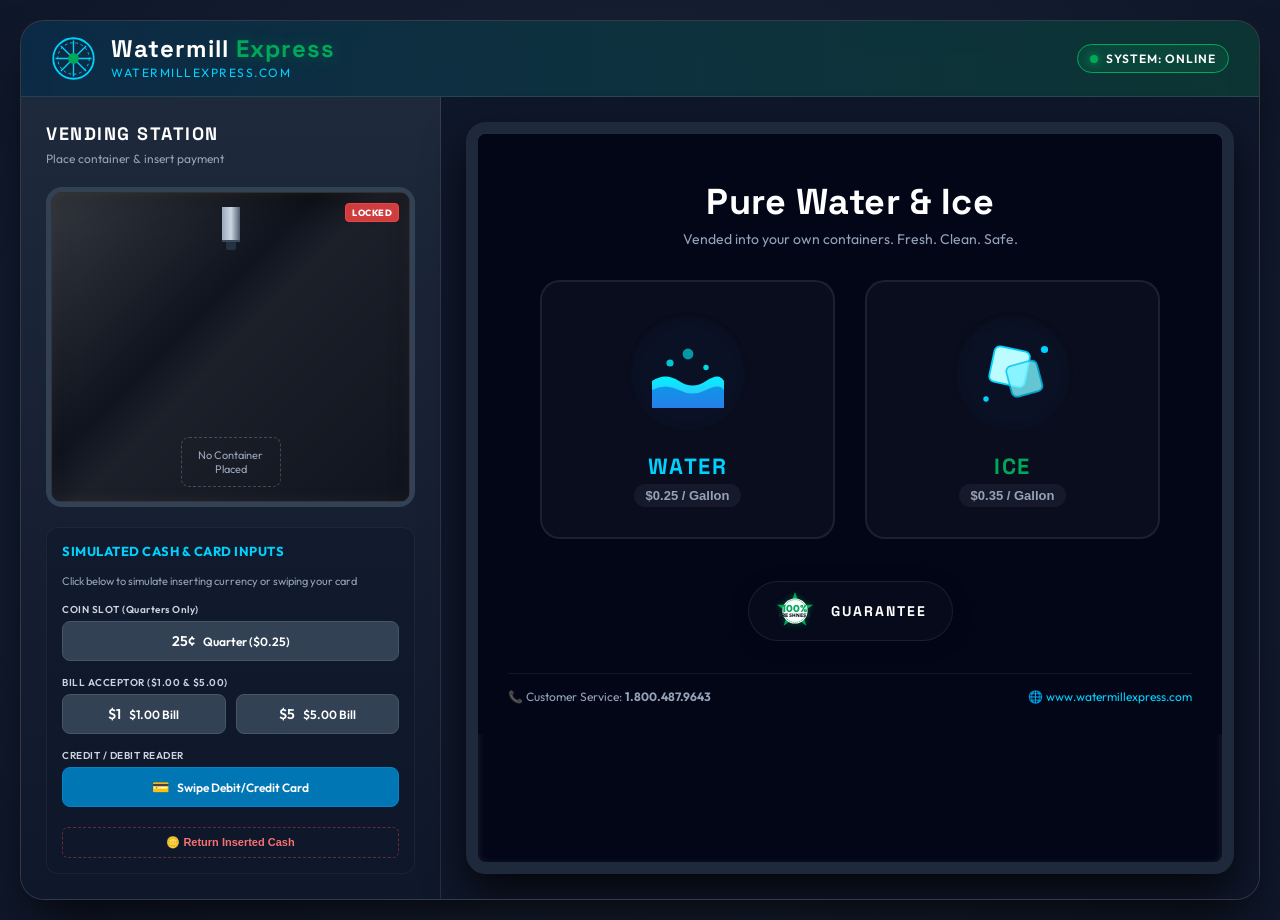
==== index.html @ 01e9de97 "feat: Add Watermill Express Vending Kiosk Simulator Streamlit app" ====
<!DOCTYPE html>
<html lang="en">
<head>
    <meta charset="UTF-8">
    <meta name="viewport" content="width=device-width, initial-scale=1.0">
    <title>Watermill Express - Kiosk Simulator</title>
    <link rel="stylesheet" href="styles.css">
    <!-- Google Fonts for Modern Typography -->
    <link rel="preconnect" href="https://fonts.googleapis.com">
    <link rel="preconnect" href="https://fonts.gstatic.com" crossorigin>
    <link href="https://fonts.googleapis.com/css2?family=Outfit:wght@300;400;600;800&family=Space+Grotesk:wght@400;600;700&display=swap" rel="stylesheet">
</head>
<body>
    <div class="app-container">
        <!-- Brand Title Bar -->
        <header class="brand-header">
            <div class="logo-container">
                <svg class="brand-logo" viewBox="0 0 100 100" xmlns="http://www.w3.org/2000/svg">
                    <!-- Stylized Watermill/Sun wheel logo matching brand aesthetic -->
                    <circle cx="50" cy="50" r="45" fill="none" stroke="currentColor" stroke-width="4" />
                    <circle cx="50" cy="50" r="35" fill="none" stroke="currentColor" stroke-dasharray="6 6" stroke-width="2" />
                    <path d="M 50 10 L 50 90 M 10 50 L 90 50 M 22 22 L 78 78 M 22 78 L 78 22" stroke="currentColor" stroke-width="3" />
                    <circle cx="50" cy="50" r="12" fill="var(--color-primary-green)" />
                </svg>
                <div class="brand-text">
                    <h1>Watermill <span class="highlight-express">Express</span></h1>
                    <span class="sub-brand">watermillexpress.com</span>
                </div>
            </div>
            <div class="header-status">
                <span class="system-ok-pulse"></span> SYSTEM: ONLINE
            </div>
        </header>

        <!-- Main Workspace -->
        <main class="simulator-layout">
            
            <!-- LEFT COLUMN: Simulated Physical Kiosk hardware -->
            <section class="physical-kiosk-panel">
                <div class="kiosk-cabinet">
                    <div class="cabinet-header">
                        <h2>VENDING STATION</h2>
                        <span class="instruction-label">Place container & insert payment</span>
                    </div>

                    <!-- Dispensing Bay Chamber -->
                    <div class="dispensing-bay-outer">
                        <div class="uv-sanitizer-glow" id="uv-glow"></div>
                        <div class="dispensing-bay-inner">
                            <!-- Dispenser Nozzle System -->
                            <div class="dispenser-nozzle-assembly">
                                <div class="nozzle-pipe"></div>
                                <div class="nozzle-tip" id="nozzle-tip">
                                    <div class="sanitize-spray" id="sanitize-spray"></div>
                                </div>
                            </div>

                            <!-- Interactive Vending Container Display Area -->
                            <div class="vending-area">
                                <canvas id="canvas-vend-fluid" class="fluid-canvas"></canvas>
                                <!-- Container representation overlay -->
                                <div class="container-graphics-container" id="kiosk-container-holder">
                                    <!-- The container outline will be rendered dynamically with CSS/SVG shapes depending on selected size -->
                                    <div class="no-container-msg" id="container-placeholder-msg">
                                        <span>No Container Placed</span>
                                    </div>
                                </div>
                            </div>
                        </div>
                        <div class="chamber-door">
                            <span class="glass-reflection"></span>
                            <div class="door-lock-indicator" id="door-lock">LOCKED</div>
                        </div>
                    </div>

                    <!-- Physical Inputs: Coins / Bills / Card Swipe -->
                    <div class="payment-hardware">
                        <h3>Simulated Cash & Card Inputs</h3>
                        <p class="hardware-hint">Click below to simulate inserting currency or swiping your card</p>
                        
                        <div class="coin-acceptor">
                            <span class="hardware-label">COIN SLOT (Quarters Only)</span>
                            <button class="hardware-btn coin-btn" id="btn-insert-quarter" title="Insert $0.25">
                                <span class="coin-icon">25¢</span> Quarter ($0.25)
                            </button>
                        </div>
                        
                        <div class="bill-acceptor">
                            <span class="hardware-label">BILL ACCEPTOR ($1.00 & $5.00)</span>
                            <div class="bill-row">
                                <button class="hardware-btn bill-btn" id="btn-insert-dollar1" title="Insert $1.00">
                                    <span class="bill-icon">$1</span> $1.00 Bill
                                </button>
                                <button class="hardware-btn bill-btn" id="btn-insert-dollar5" title="Insert $5.00">
                                    <span class="bill-icon">$5</span> $5.00 Bill
                                </button>
                            </div>
                        </div>

                        <div class="card-reader">
                            <span class="hardware-label">CREDIT / DEBIT READER</span>
                            <button class="hardware-btn card-btn" id="btn-swipe-card">
                                <span class="card-icon">💳</span> Swipe Debit/Credit Card
                            </button>
                        </div>

                        <div class="refund-lever-container">
                            <button class="refund-btn" id="btn-refund">
                                🪙 Return Inserted Cash
                            </button>
                        </div>
                    </div>
                </div>
            </section>

            <!-- RIGHT COLUMN: Simulated Digital Touchscreen Interface -->
            <section class="touchscreen-panel">
                <div class="touchscreen-bezel">
                    <div class="touchscreen-display">
                        
                        <!-- ================= SCREEN 1: HOME/IDLE SCREEN ================= -->
                        <div class="screen active" id="screen-home">
                            <div class="screen-content home-layout">
                                <div class="home-hero">
                                    <h2>Pure Water & Ice</h2>
                                    <p class="home-sub">Vended into your own containers. Fresh. Clean. Safe.</p>
                                </div>

                                <!-- Product selection area -->
                                <div class="product-selector-grid">
                                    <button class="product-card water-product" id="btn-select-water">
                                        <div class="product-visual">
                                            <!-- Pure Water Wave SVG icon -->
                                            <svg class="product-svg" viewBox="0 0 100 100" xmlns="http://www.w3.org/2000/svg">
                                                <defs>
                                                    <linearGradient id="waterGrad" x1="0%" y1="0%" x2="0%" y2="100%">
                                                        <stop offset="0%" stop-color="#00f2fe" />
                                                        <stop offset="100%" stop-color="#4facfe" />
                                                    </linearGradient>
                                                </defs>
                                                <path d="M 10 60 Q 25 50, 40 60 T 70 60 T 90 60 L 90 90 L 10 90 Z" fill="url(#waterGrad)" />
                                                <path d="M 10 70 Q 25 62, 40 70 T 70 70 T 90 70 L 90 90 L 10 90 Z" fill="#0052d4" opacity="0.5" />
                                                <circle cx="30" cy="40" r="4" fill="#00f2fe" opacity="0.8" />
                                                <circle cx="50" cy="30" r="6" fill="#00f2fe" opacity="0.6" />
                                                <circle cx="70" cy="45" r="3" fill="#00f2fe" opacity="0.9" />
                                            </svg>
                                        </div>
                                        <div class="product-label">
                                            <h3>WATER</h3>
                                            <span class="product-price">$0.25 / Gallon</span>
                                        </div>
                                    </button>

                                    <button class="product-card ice-product" id="btn-select-ice">
                                        <div class="product-visual">
                                            <!-- Ice Cube SVG icon -->
                                            <svg class="product-svg" viewBox="0 0 100 100" xmlns="http://www.w3.org/2000/svg">
                                                <rect x="25" y="25" width="40" height="40" rx="6" fill="#bcfcff" stroke="#00d2ff" stroke-width="2" transform="rotate(12 50 50)"/>
                                                <rect x="45" y="40" width="35" height="35" rx="6" fill="#7bf3ff" stroke="#00c0f0" stroke-width="2" transform="rotate(-15 62 57)" opacity="0.8"/>
                                                <circle cx="20" cy="80" r="3" fill="#00d2ff"/>
                                                <circle cx="85" cy="25" r="4" fill="#00d2ff"/>
                                            </svg>
                                        </div>
                                        <div class="product-label">
                                            <h3>ICE</h3>
                                            <span class="product-price">$0.35 / Gallon</span>
                                        </div>
                                    </button>
                                </div>

                                <!-- Quality Commitment Badge -->
                                <div class="quality-badge-section">
                                    <div class="guarantee-badge">
                                        <div class="badge-star-burst">
                                            <svg viewBox="0 0 100 100" class="badge-svg">
                                                <polygon points="50,5 61,35 93,35 67,54 77,85 50,65 23,85 33,54 7,35 39,35" fill="var(--color-primary-green)" />
                                                <circle cx="50" cy="50" r="30" fill="#ffffff" />
                                                <circle cx="50" cy="50" r="27" fill="none" stroke="var(--color-primary-green)" stroke-width="2" stroke-dasharray="3 2" />
                                            </svg>
                                            <div class="badge-inner-text">
                                                <span class="badge-num">100%</span>
                                                <span class="badge-lbl">FRESHNESS</span>
                                            </div>
                                        </div>
                                        <span class="guarantee-text">GUARANTEE</span>
                                    </div>
                                </div>

                                <!-- Customer Service Footer -->
                                <footer class="terminal-footer">
                                    <div class="footer-call">📞 Customer Service: <strong>1.800.487.9643</strong></div>
                                    <div class="footer-web">🌐 <a href="https://www.watermillexpress.com" target="_blank">www.watermillexpress.com</a></div>
                                </footer>
                            </div>
                        </div>

                        <!-- ================= SCREEN 2: CONTAINER SELECTION SCREEN ================= -->
                        <div class="screen" id="screen-container">
                            <div class="screen-content container-layout">
                                <div class="screen-header">
                                    <button class="back-btn" id="btn-container-back">← Back</button>
                                    <h2>Select Your Container Size</h2>
                                    <div class="selected-product-banner" id="container-screen-product-tag">Product: Water</div>
                                </div>

                                <!-- Hygiene Warning Overlay (Modal/Popup) -->
                                <div class="hygiene-popup-overlay" id="hygiene-popup">
                                    <div class="hygiene-popup-card">
                                        <div class="warning-header">
                                            <span class="warning-icon">⚠️</span>
                                            <h3>HYGIENE NOTICE & WARNING</h3>
                                        </div>
                                        <div class="warning-body">
                                            <p><strong>Recommendation:</strong> Thoroughly rinse any new or existing container before filling.</p>
                                            <p>For optimal health and water quality, containers should be thoroughly <strong>sanitized at least once every 3 months</strong>.</p>
                                        </div>
                                        <button class="action-btn" id="btn-close-hygiene">I Understand & Accept</button>
                                    </div>
                                </div>

                                <!-- Container Catalog (Menu) -->
                                <div class="container-catalog-grid">
                                    <!-- 5 Gallon -->
                                    <button class="container-card" data-size="5" data-spigot="false">
                                        <div class="container-visual-wrapper">
                                            <svg viewBox="0 0 100 120" class="bottle-svg size-5g">
                                                <path d="M40,20 L60,20 L60,30 L75,40 L75,100 Q75,108 67,108 L33,108 Q25,108 25,100 L25,40 L40,30 Z" fill="var(--color-bottle-blue)" stroke="#00a8ff" stroke-width="2" />
                                                <rect x="44" y="10" width="12" height="10" fill="var(--color-primary-blue)" rx="2"/>
                                                <!-- Grips/Ridges -->
                                                <line x1="30" y1="55" x2="70" y2="55" stroke="#ffffff" stroke-width="2" opacity="0.4" />
                                                <line x1="30" y1="70" x2="70" y2="70" stroke="#ffffff" stroke-width="2" opacity="0.4" />
                                                <line x1="30" y1="85" x2="70" y2="85" stroke="#ffffff" stroke-width="2" opacity="0.4" />
                                            </svg>
                                        </div>
                                        <div class="container-info">
                                            <h4>5 Gallon Bottle</h4>
                                            <span class="price-badge" id="price-5g">$1.25</span>
                                        </div>
                                    </button>

                                    <!-- 5 Gallon w/ Spigot -->
                                    <button class="container-card" data-size="5" data-spigot="true">
                                        <div class="container-visual-wrapper">
                                            <svg viewBox="0 0 100 120" class="bottle-svg size-5gs">
                                                <path d="M40,20 L60,20 L60,30 L75,40 L75,100 Q75,108 67,108 L33,108 Q25,108 25,100 L25,40 L40,30 Z" fill="var(--color-bottle-blue)" stroke="#00a8ff" stroke-width="2" />
                                                <rect x="44" y="10" width="12" height="10" fill="var(--color-primary-blue)" rx="2"/>
                                                <!-- Ridges -->
                                                <line x1="30" y1="55" x2="70" y2="55" stroke="#ffffff" stroke-width="2" opacity="0.4" />
                                                <line x1="30" y1="70" x2="70" y2="70" stroke="#ffffff" stroke-width="2" opacity="0.4" />
                                                <line x1="30" y1="85" x2="70" y2="85" stroke="#ffffff" stroke-width="2" opacity="0.4" />
                                                <!-- Spigot (Vòi) -->
                                                <path d="M25,95 L15,95 L15,90 L10,90 L10,100 L15,100 L15,97 L25,97 Z" fill="#cccccc" stroke="#666666" stroke-width="1"/>
                                            </svg>
                                        </div>
                                        <div class="container-info">
                                            <h4>5 Gallon w/ Spigot</h4>
                                            <span class="price-badge" id="price-5g-spigot">$1.25</span>
                                        </div>
                                    </button>

                                    <!-- 3 Gallon -->
                                    <button class="container-card" data-size="3" data-spigot="false">
                                        <div class="container-visual-wrapper">
                                            <svg viewBox="0 0 100 120" class="bottle-svg size-3g">
                                                <path d="M42,30 L58,30 L58,38 L70,48 L70,100 Q70,106 64,106 L36,106 Q30,106 30,100 L30,48 L42,38 Z" fill="var(--color-bottle-blue)" stroke="#00a8ff" stroke-width="2" />
                                                <rect x="45" y="20" width="10" height="10" fill="var(--color-primary-blue)" rx="2"/>
                                                <!-- Ridges -->
                                                <line x1="35" y1="60" x2="65" y2="60" stroke="#ffffff" stroke-width="2" opacity="0.4" />
                                                <line x1="35" y1="78" x2="65" y2="78" stroke="#ffffff" stroke-width="2" opacity="0.4" />
                                            </svg>
                                        </div>
                                        <div class="container-info">
                                            <h4>3 Gallon Bottle</h4>
                                            <span class="price-badge" id="price-3g">$0.75</span>
                                        </div>
                                    </button>

                                    <!-- 1 Gallon -->
                                    <button class="container-card" data-size="1" data-spigot="false">
                                        <div class="container-visual-wrapper">
                                            <svg viewBox="0 0 100 120" class="bottle-svg size-1g">
                                                <path d="M44,45 L56,45 L56,52 L65,60 L65,100 Q65,105 60,105 L40,105 Q35,105 35,100 L35,60 L44,52 Z" fill="var(--color-bottle-blue)" stroke="#00a8ff" stroke-width="2" />
                                                <rect x="46" y="37" width="8" height="8" fill="var(--color-primary-blue)" rx="1"/>
                                                <!-- Handle outline -->
                                                <path d="M57,65 L61,65 L61,85 L57,85 Z" fill="none" stroke="#00a8ff" stroke-width="2" rx="2" />
                                            </svg>
                                        </div>
                                        <div class="container-info">
                                            <h4>1 Gallon Jug</h4>
                                            <span class="price-badge" id="price-1g">$0.25</span>
                                        </div>
                                    </button>
                                </div>
                            </div>
                        </div>

                        <!-- ================= SCREEN 3: PAYMENT / ACTIVATION SCREEN ================= -->
                        <div class="screen" id="screen-payment">
                            <div class="screen-content payment-layout">
                                <div class="screen-header">
                                    <button class="back-btn" id="btn-payment-back">← Back</button>
                                    <h2>Payment details</h2>
                                </div>

                                <div class="payment-receipt-box">
                                    <div class="receipt-row">
                                        <span class="receipt-label">Selected Item:</span>
                                        <strong id="receipt-product-name">Water (5 Gallon)</strong>
                                    </div>
                                    <div class="receipt-divider"></div>
                                    <div class="receipt-row total-row">
                                        <span class="receipt-label">Total Due:</span>
                                        <span class="receipt-val price-highlight" id="receipt-cost">$1.25</span>
                                    </div>
                                </div>

                                <div class="payment-status-board">
                                    <div class="credit-status-display">
                                        <div class="credit-block">
                                            <span class="mini-label">AMOUNT INSERTED</span>
                                            <div class="cash-value inserted-value" id="val-amount-paid">$0.00</div>
                                        </div>
                                        <div class="credit-block">
                                            <span class="mini-label">BALANCE REMAINING</span>
                                            <div class="cash-value remaining-value" id="val-amount-due">$1.25</div>
                                        </div>
                                    </div>
                                    
                                    <div class="vending-prompt-container">
                                        <div class="instruction-alert" id="payment-prompt-msg">
                                            <span class="alert-icon">💳</span>
                                            <span>Please insert cash or swipe card using the physical panel inputs.</span>
                                        </div>
                                        
                                        <!-- Huge activation button -->
                                        <button class="start-vending-btn" id="btn-start-vending" disabled>
                                            <span class="btn-ripple"></span>
                                            <span class="btn-text">START VENDING</span>
                                        </button>
                                    </div>
                                </div>
                            </div>
                        </div>

                        <!-- ================= SCREEN 4: VENDING & SYSTEM DASHBOARD SCREEN ================= -->
                        <div class="screen" id="screen-vending">
                            <div class="screen-content vending-layout">
                                <div class="vending-status-header">
                                    <h2>Vending in progress...</h2>
                                    <div class="active-dispenser-tag">
                                        <span class="dispenser-icon-pulsing"></span>
                                        <span id="dispenser-status-text">Self-Cleaning Dispenser Active</span>
                                    </div>
                                </div>

                                <!-- Progress indicators -->
                                <div class="progress-bar-container">
                                    <div class="progress-bar-fill" id="vending-progress-fill" style="width: 0%;"></div>
                                    <span class="progress-percentage-label" id="vending-progress-percent">0%</span>
                                </div>

                                <!-- 12-Step Perfection & Reverse Osmosis animation -->
                                <div class="perfection-program-panel">
                                    <div class="section-title">
                                        <span class="step-num">Step 5</span>
                                        <h3>Reverse Osmosis Filtration (RO)</h3>
                                    </div>
                                    <div class="ro-visualization">
                                        <!-- RO filter canvas particle stream -->
                                        <canvas id="canvas-ro" width="460" height="150"></canvas>
                                        
                                        <div class="ro-labels">
                                            <span class="ro-label tap-label">Tap Water</span>
                                            <span class="ro-label membrane-label">Semi-Permeable Membrane</span>
                                            <span class="ro-label pure-label">Pure Water</span>
                                            <span class="ro-label waste-label">Rejected Impurities</span>
                                        </div>
                                    </div>
                                    <p class="filtration-description">
                                        Water is pressurized through a semi-permeable membrane at molecular scale, filtering out heavy metals, bacteria, chlorine, and salts to produce high purity water.
                                    </p>
                                </div>

                                <!-- Monitoring Dashboard Panel -->
                                <div class="monitoring-dashboard-grid">
                                    <div class="monitor-card" id="card-monitor-24h">
                                        <div class="monitor-indicator">
                                            <span class="led-light led-green flashing" id="led-monitoring"></span>
                                            <h4>24-Hour Computer Monitoring</h4>
                                        </div>
                                        <p class="monitor-detail">Internal diagnostic system scanning system operations and telemetry 24/7.</p>
                                    </div>

                                    <div class="monitor-card" id="card-monitor-failsafe">
                                        <div class="monitor-indicator">
                                            <span class="led-light led-green" id="led-failsafe"></span>
                                            <h4>Fail-Safe™ Shut-Down System</h4>
                                        </div>
                                        <p class="monitor-detail">Automatic monitoring blocks dispenser if water parameters deviate from absolute purity standards.</p>
                                    </div>
                                </div>
                            </div>
                        </div>

                        <!-- ================= SCREEN 5: COMPLETION SCREEN ================= -->
                        <div class="screen" id="screen-complete">
                            <div class="screen-content complete-layout">
                                <div class="completion-hero">
                                    <div class="success-check-badge">
                                        <svg viewBox="0 0 100 100" class="check-svg">
                                            <circle cx="50" cy="50" r="45" fill="none" stroke="var(--color-primary-green)" stroke-width="5" />
                                            <path d="M 30 50 L 45 65 L 70 35" fill="none" stroke="var(--color-primary-green)" stroke-width="6" stroke-linecap="round" stroke-linejoin="round" />
                                        </svg>
                                    </div>
                                    <h2>Transaction Complete!</h2>
                                    <p class="complete-sub">Your fresh <span id="complete-product-type">Water</span> is ready. Please retrieve your container.</p>
                                </div>

                                <div class="completion-footer-info">
                                    <!-- Service Log / Cleaned Daily badge -->
                                    <div class="daily-service-badge">
                                        <div class="service-icon">🪛</div>
                                        <div class="service-text">
                                            <h4>Daily Service Kiosk</h4>
                                            <p>This station is maintained, tested, and filters replaced daily by certified service technicians.</p>
                                            <span class="cleaned-tag">✓ I'm Cleaned Daily</span>
                                        </div>
                                    </div>

                                    <div class="auto-reset-indicator">
                                        Returning to Home screen in <strong id="reset-seconds">15</strong> seconds...
                                    </div>

                                    <button class="action-btn restart-btn" id="btn-complete-restart">Finish & Start New Order</button>
                                </div>
                            </div>
                        </div>

                    </div>
                </div>
            </section>
        </main>
    </div>

    <!-- Application Script -->
    <script src="app.js"></script>
</body>
</html>
---- styles.css ----
/* Stylesheet for Watermill Express Vending Machine Simulator */

:root {
    --color-primary-blue: #0176b5;      /* Deep Water Blue */
    --color-primary-green: #00a859;     /* Watermill Brand Mint Green */
    --color-accent-cyan: #00d2ff;       /* Pure Aqua Blue */
    --color-accent-amber: #f59e0b;      /* Warning Gold */
    --color-bg-cabinet: #1e293b;        /* Slate cabinet casing */
    --color-bg-screen: #0f172a;         /* Dark navy screen bezel */
    --color-screen-tint: #020617;       /* Screen active screen background */
    --color-bottle-blue: rgba(0, 180, 255, 0.2);
    --color-text-white: #ffffff;
    --color-text-sub: #94a3b8;
    --font-primary: 'Outfit', sans-serif;
    --font-heading: 'Space Grotesk', sans-serif;
    --shadow-premium: 0 10px 30px -10px rgba(0, 0, 0, 0.5);
    --border-glass: 1px solid rgba(255, 255, 255, 0.1);
}

* {
    box-sizing: border-box;
    margin: 0;
    padding: 0;
}

body {
    background: radial-gradient(circle at center, #1e293b 0%, #0f172a 100%);
    color: var(--color-text-white);
    font-family: var(--font-primary);
    min-height: 100vh;
    display: flex;
    justify-content: center;
    align-items: center;
    overflow-x: hidden;
    padding: 20px;
}

/* App Outer Container */
.app-container {
    width: 100%;
    max-width: 1280px;
    background: rgba(15, 23, 42, 0.7);
    border: 1px solid rgba(255, 255, 255, 0.15);
    backdrop-filter: blur(16px);
    border-radius: 24px;
    box-shadow: 0 25px 50px -12px rgba(0, 0, 0, 0.8);
    display: flex;
    flex-direction: column;
    overflow: hidden;
}

/* Brand Title Bar */
.brand-header {
    background: linear-gradient(90deg, rgba(1, 118, 181, 0.2) 0%, rgba(0, 168, 89, 0.2) 100%);
    border-bottom: 1px solid rgba(255, 255, 255, 0.1);
    padding: 15px 30px;
    display: flex;
    justify-content: space-between;
    align-items: center;
}

.logo-container {
    display: flex;
    align-items: center;
    gap: 15px;
}

.brand-logo {
    width: 45px;
    height: 45px;
    color: var(--color-accent-cyan);
    animation: rotate millRotation 20s linear infinite;
}

@keyframes millRotation {
    100% { transform: rotate(360deg); }
}

.brand-text h1 {
    font-family: var(--font-heading);
    font-size: 24px;
    font-weight: 800;
    letter-spacing: 1px;
    line-height: 1;
}

.highlight-express {
    color: var(--color-primary-green);
    text-shadow: 0 0 15px rgba(0, 168, 89, 0.4);
}

.sub-brand {
    font-size: 12px;
    color: var(--color-accent-cyan);
    letter-spacing: 1.5px;
    text-transform: uppercase;
}

.header-status {
    background: rgba(0, 168, 89, 0.15);
    border: 1px solid var(--color-primary-green);
    padding: 6px 12px;
    border-radius: 50px;
    font-size: 12px;
    font-weight: 600;
    display: flex;
    align-items: center;
    gap: 8px;
    letter-spacing: 1px;
}

.system-ok-pulse {
    width: 8px;
    height: 8px;
    background-color: var(--color-primary-green);
    border-radius: 50%;
    box-shadow: 0 0 8px var(--color-primary-green);
    animation: pulse 1.5s infinite alternate;
}

@keyframes pulse {
    0% { transform: scale(0.8); opacity: 0.5; }
    100% { transform: scale(1.3); opacity: 1; box-shadow: 0 0 12px var(--color-primary-green); }
}

/* Main Simulator Layout Grid */
.simulator-layout {
    display: grid;
    grid-template-columns: 420px 1fr;
    min-height: 700px;
}

@media (max-width: 1024px) {
    .simulator-layout {
        grid-template-columns: 1fr;
    }
}

/* ================= LEFT COLUMN: PHYSICAL KIOSK ================= */
.physical-kiosk-panel {
    background: linear-gradient(180deg, var(--color-bg-cabinet) 0%, #0f172a 100%);
    border-right: 1px solid rgba(255, 255, 255, 0.1);
    padding: 25px;
    display: flex;
    flex-direction: column;
    gap: 25px;
}

.kiosk-cabinet {
    display: flex;
    flex-direction: column;
    gap: 20px;
    height: 100%;
}

.cabinet-header h2 {
    font-family: var(--font-heading);
    font-size: 18px;
    letter-spacing: 1.5px;
    color: var(--color-text-white);
    margin-bottom: 2px;
}

.instruction-label {
    font-size: 12px;
    color: var(--color-text-sub);
}

/* Dispensing Chamber */
.dispensing-bay-outer {
    position: relative;
    background: #0b0f19;
    border: 5px solid #334155;
    border-radius: 16px;
    height: 320px;
    overflow: hidden;
    box-shadow: inset 0 10px 20px rgba(0,0,0,0.6);
    display: flex;
    justify-content: center;
    align-items: flex-end;
}

.dispensing-bay-inner {
    position: relative;
    width: 100%;
    height: 100%;
    display: flex;
    flex-direction: column;
    justify-content: space-between;
    align-items: center;
    padding: 15px;
}

/* UV LED glowing sanitize effect */
.uv-sanitizer-glow {
    position: absolute;
    top: 0;
    left: 0;
    right: 0;
    bottom: 0;
    background: radial-gradient(circle at 50% 20%, rgba(138, 43, 226, 0.4) 0%, rgba(138, 43, 226, 0) 70%);
    opacity: 0;
    pointer-events: none;
    transition: opacity 0.5s ease;
    z-index: 2;
}

.uv-sanitizer-glow.active {
    opacity: 1;
    animation: uvPulse 1s infinite alternate;
}

@keyframes uvPulse {
    0% { background-color: rgba(138, 43, 226, 0.2); }
    100% { background-color: rgba(138, 43, 226, 0.45); }
}

/* Nozzle System */
.dispenser-nozzle-assembly {
    display: flex;
    flex-direction: column;
    align-items: center;
    z-index: 3;
    width: 100%;
}

.nozzle-pipe {
    width: 18px;
    height: 35px;
    background: linear-gradient(90deg, #94a3b8 0%, #cbd5e1 50%, #475569 100%);
    border-bottom: 2px solid #334155;
}

.nozzle-tip {
    position: relative;
    width: 10px;
    height: 8px;
    background: #1e293b;
    border-radius: 0 0 2px 2px;
}

/* Sanitizing Mist */
.sanitize-spray {
    position: absolute;
    top: 8px;
    left: -10px;
    width: 30px;
    height: 100px;
    background: radial-gradient(ellipse at top, rgba(168, 85, 247, 0.6) 0%, rgba(255, 255, 255, 0) 70%);
    clip-path: polygon(30% 0%, 70% 0%, 100% 100%, 0% 100%);
    display: none;
    pointer-events: none;
}

.sanitize-spray.active {
    display: block;
    animation: sprayPulse 0.1s infinite alternate;
}

@keyframes sprayPulse {
    0% { transform: scaleX(0.9) scaleY(0.95); opacity: 0.7; }
    100% { transform: scaleX(1.1) scaleY(1.05); opacity: 0.9; }
}

/* Chamber glass door overlay */
.chamber-door {
    position: absolute;
    top: 0;
    left: 0;
    right: 0;
    bottom: 0;
    border: 1px solid rgba(255, 255, 255, 0.15);
    background: rgba(255, 255, 255, 0.02);
    pointer-events: none;
    z-index: 5;
    box-shadow: inset 0 0 15px rgba(255,255,255,0.05);
}

.glass-reflection {
    position: absolute;
    top: 0;
    left: 0;
    width: 100%;
    height: 100%;
    background: linear-gradient(135deg, rgba(255,255,255,0.15) 0%, rgba(255,255,255,0) 40%, rgba(255,255,255,0.05) 50%, rgba(255,255,255,0) 100%);
}

.door-lock-indicator {
    position: absolute;
    top: 10px;
    right: 10px;
    background: rgba(239, 68, 68, 0.85);
    border: 1px solid #ef4444;
    padding: 3px 6px;
    border-radius: 4px;
    font-size: 9px;
    font-weight: 800;
    letter-spacing: 0.5px;
    color: white;
}

.door-lock-indicator.unlocked {
    background: rgba(34, 197, 94, 0.85);
    border-color: #22c55e;
    content: "UNLOCKED";
}

/* Bottle Vending graphics container */
.vending-area {
    position: relative;
    width: 100%;
    height: 200px;
    display: flex;
    justify-content: center;
    align-items: flex-end;
}

.fluid-canvas {
    position: absolute;
    top: 0;
    left: 0;
    width: 100%;
    height: 100%;
    z-index: 4;
    pointer-events: none;
}

.container-graphics-container {
    width: 100px;
    height: 140px;
    display: flex;
    justify-content: center;
    align-items: flex-end;
    transition: all 0.3s cubic-bezier(0.4, 0, 0.2, 1);
    z-index: 3;
}

.no-container-msg {
    text-align: center;
    color: var(--color-text-sub);
    font-size: 11px;
    border: 1px dashed rgba(255, 255, 255, 0.2);
    border-radius: 8px;
    padding: 10px;
    width: 100%;
}

/* SVG sizes styling inside the kiosk cabinet */
.bottle-kiosk-svg {
    transition: all 0.3s ease;
}

/* Payment Hardware Simulation Panel */
.payment-hardware {
    background: rgba(15, 23, 42, 0.5);
    border: 1px solid rgba(255, 255, 255, 0.05);
    border-radius: 12px;
    padding: 15px;
    display: flex;
    flex-direction: column;
    gap: 15px;
}

.payment-hardware h3 {
    font-size: 13px;
    letter-spacing: 0.5px;
    color: var(--color-accent-cyan);
    text-transform: uppercase;
}

.hardware-hint {
    font-size: 11px;
    color: var(--color-text-sub);
}

.hardware-label {
    display: block;
    font-size: 10px;
    font-weight: 600;
    color: #cbd5e1;
    margin-bottom: 5px;
    letter-spacing: 0.5px;
}

.hardware-btn {
    width: 100%;
    background: #334155;
    border: 1px solid #475569;
    color: var(--color-text-white);
    padding: 10px;
    border-radius: 8px;
    font-family: var(--font-primary);
    font-size: 12px;
    font-weight: 600;
    cursor: pointer;
    display: flex;
    align-items: center;
    justify-content: center;
    gap: 8px;
    transition: all 0.2s ease;
}

.hardware-btn:hover {
    background: #475569;
    border-color: #64748b;
    transform: translateY(-1px);
}

.hardware-btn:active {
    transform: translateY(1px);
}

.coin-icon, .bill-icon, .card-icon {
    font-size: 14px;
}

.bill-row {
    display: flex;
    gap: 10px;
}

.bill-btn {
    flex: 1;
}

.card-btn {
    background: var(--color-primary-blue);
    border-color: #0284c7;
}

.card-btn:hover {
    background: #0284c7;
    border-color: #38bdf8;
}

.refund-lever-container {
    margin-top: 5px;
}

.refund-btn {
    width: 100%;
    background: transparent;
    border: 1px dashed rgba(239, 68, 68, 0.4);
    color: #f87171;
    padding: 8px;
    font-size: 11px;
    font-weight: 600;
    border-radius: 6px;
    cursor: pointer;
    transition: all 0.2s ease;
}

.refund-btn:hover {
    background: rgba(239, 68, 68, 0.08);
    border-color: #ef4444;
}


/* ================= RIGHT COLUMN: INTERACTIVE TOUCHSCREEN TERMINAL ================= */
.touchscreen-panel {
    background: var(--color-bg-screen);
    padding: 25px;
    display: flex;
    justify-content: center;
    align-items: center;
}

.touchscreen-bezel {
    width: 100%;
    height: 100%;
    background: #020617;
    border: 12px solid #1e293b;
    border-radius: 20px;
    box-shadow: 0 20px 40px rgba(0,0,0,0.7), inset 0 2px 8px rgba(255,255,255,0.1);
    overflow: hidden;
    display: flex;
    flex-direction: column;
}

.touchscreen-display {
    position: relative;
    width: 100%;
    height: 600px;
    background-color: var(--color-screen-tint);
    overflow-y: auto;
}

/* Scrollbar styling for touch screen */
.touchscreen-display::-webkit-scrollbar {
    width: 6px;
}
.touchscreen-display::-webkit-scrollbar-track {
    background: rgba(255,255,255,0.02);
}
.touchscreen-display::-webkit-scrollbar-thumb {
    background: rgba(255,255,255,0.1);
    border-radius: 3px;
}

/* Screen Management States */
.screen {
    position: absolute;
    top: 0;
    left: 0;
    width: 100%;
    height: 100%;
    opacity: 0;
    visibility: hidden;
    pointer-events: none;
    transition: opacity 0.4s ease, visibility 0.4s ease;
    display: flex;
    flex-direction: column;
}

.screen.active {
    opacity: 1;
    visibility: visible;
    pointer-events: auto;
}

.screen-content {
    flex: 1;
    display: flex;
    flex-direction: column;
    padding: 30px;
    position: relative;
}


/* ================= SCREEN 1: HOME ================= */
.home-layout {
    justify-content: space-between;
    align-items: center;
}

.home-hero {
    text-align: center;
    margin-top: 15px;
}

.home-hero h2 {
    font-family: var(--font-heading);
    font-size: 36px;
    font-weight: 800;
    color: var(--color-text-white);
    letter-spacing: 0.5px;
}

.home-sub {
    color: var(--color-text-sub);
    font-size: 14px;
    margin-top: 5px;
}

/* Product Selection Buttons */
.product-selector-grid {
    display: grid;
    grid-template-columns: 1fr 1fr;
    gap: 30px;
    width: 100%;
    max-width: 620px;
}

.product-card {
    background: rgba(255, 255, 255, 0.03);
    border: 2px solid rgba(255, 255, 255, 0.08);
    border-radius: 20px;
    padding: 30px 20px;
    cursor: pointer;
    display: flex;
    flex-direction: column;
    align-items: center;
    gap: 20px;
    transition: all 0.3s cubic-bezier(0.4, 0, 0.2, 1);
    outline: none;
}

.product-card:hover {
    transform: translateY(-8px);
    background: rgba(255, 255, 255, 0.06);
    box-shadow: 0 15px 30px rgba(0, 0, 0, 0.4);
}

.water-product:hover {
    border-color: var(--color-accent-cyan);
    box-shadow: 0 15px 35px rgba(0, 210, 255, 0.25);
}

.ice-product:hover {
    border-color: var(--color-primary-green);
    box-shadow: 0 15px 35px rgba(0, 168, 89, 0.25);
}

.product-visual {
    width: 120px;
    height: 120px;
    background: rgba(15, 23, 42, 0.5);
    border-radius: 50%;
    padding: 15px;
    display: flex;
    justify-content: center;
    align-items: center;
    box-shadow: inset 0 2px 10px rgba(0,0,0,0.5);
}

.product-svg {
    width: 100%;
    height: 100%;
}

.product-label h3 {
    font-family: var(--font-heading);
    font-size: 22px;
    letter-spacing: 1.5px;
    margin-bottom: 4px;
    text-align: center;
}

.product-price {
    font-size: 13px;
    color: var(--color-text-sub);
    font-weight: 600;
    display: block;
    text-align: center;
    background: rgba(255, 255, 255, 0.05);
    padding: 4px 12px;
    border-radius: 50px;
}

.water-product h3 {
    color: var(--color-accent-cyan);
}

.ice-product h3 {
    color: var(--color-primary-green);
}

/* Quality Seal Badge */
.quality-badge-section {
    display: flex;
    justify-content: center;
    margin-top: 10px;
}

.guarantee-badge {
    background: rgba(255, 255, 255, 0.02);
    border: 1px solid rgba(255, 255, 255, 0.08);
    border-radius: 50px;
    padding: 8px 25px;
    display: flex;
    align-items: center;
    gap: 15px;
    box-shadow: 0 4px 20px rgba(0,0,0,0.2);
}

.badge-star-burst {
    position: relative;
    width: 42px;
    height: 42px;
    display: flex;
    justify-content: center;
    align-items: center;
}

.badge-svg {
    position: absolute;
    width: 100%;
    height: 100%;
    filter: drop-shadow(0 0 3px rgba(0, 168, 89, 0.4));
}

.badge-inner-text {
    position: relative;
    z-index: 1;
    display: flex;
    flex-direction: column;
    align-items: center;
    line-height: 0.8;
}

.badge-num {
    font-size: 10px;
    font-weight: 800;
    color: var(--color-primary-green);
}

.badge-lbl {
    font-size: 5px;
    font-weight: 800;
    color: #1e293b;
    letter-spacing: 0.2px;
}

.guarantee-text {
    font-family: var(--font-heading);
    font-size: 14px;
    font-weight: 700;
    letter-spacing: 2px;
    color: var(--color-text-white);
}

/* Service Footer */
.terminal-footer {
    display: flex;
    justify-content: space-between;
    width: 100%;
    border-top: 1px solid rgba(255,255,255,0.06);
    padding-top: 15px;
    font-size: 12px;
    color: var(--color-text-sub);
}

.terminal-footer a {
    color: var(--color-accent-cyan);
    text-decoration: none;
    transition: color 0.2s ease;
}

.terminal-footer a:hover {
    color: var(--color-primary-green);
}


/* ================= COMMON SCREEN STYLING ================= */
.screen-header {
    display: flex;
    align-items: center;
    justify-content: space-between;
    margin-bottom: 25px;
    width: 100%;
}

.screen-header h2 {
    font-family: var(--font-heading);
    font-size: 24px;
    font-weight: 700;
}

.back-btn {
    background: rgba(255, 255, 255, 0.05);
    border: 1px solid rgba(255, 255, 255, 0.1);
    color: var(--color-text-white);
    padding: 8px 16px;
    border-radius: 8px;
    font-family: var(--font-primary);
    font-size: 12px;
    font-weight: 600;
    cursor: pointer;
    transition: all 0.2s ease;
}

.back-btn:hover {
    background: rgba(255, 255, 255, 0.12);
    border-color: rgba(255, 255, 255, 0.2);
}

.selected-product-banner {
    background: rgba(1, 118, 181, 0.15);
    border: 1px solid rgba(1, 118, 181, 0.5);
    padding: 6px 12px;
    border-radius: 6px;
    font-size: 12px;
    font-weight: 700;
    color: var(--color-accent-cyan);
}


/* ================= SCREEN 2: CONTAINER SELECTION ================= */
.container-layout {
    height: 100%;
    justify-content: space-between;
}

/* Hygiene Warning Popup Overlay */
.hygiene-popup-overlay {
    position: absolute;
    top: 0;
    left: 0;
    right: 0;
    bottom: 0;
    background: rgba(2, 6, 23, 0.85);
    backdrop-filter: blur(8px);
    z-index: 100;
    display: flex;
    justify-content: center;
    align-items: center;
    padding: 20px;
    opacity: 0;
    visibility: hidden;
    transition: all 0.3s cubic-bezier(0.4, 0, 0.2, 1);
}

.hygiene-popup-overlay.active {
    opacity: 1;
    visibility: visible;
}

.hygiene-popup-card {
    background: #1e293b;
    border: 2px solid var(--color-accent-amber);
    box-shadow: 0 20px 40px rgba(0, 0, 0, 0.6);
    border-radius: 16px;
    width: 100%;
    max-width: 460px;
    padding: 25px;
    text-align: center;
    display: flex;
    flex-direction: column;
    gap: 20px;
    transform: scale(0.9);
    transition: transform 0.3s cubic-bezier(0.4, 0, 0.2, 1);
}

.hygiene-popup-overlay.active .hygiene-popup-card {
    transform: scale(1);
}

.warning-header {
    display: flex;
    flex-direction: column;
    align-items: center;
    gap: 10px;
}

.warning-icon {
    font-size: 32px;
    filter: drop-shadow(0 0 10px rgba(245, 158, 11, 0.4));
}

.warning-header h3 {
    font-family: var(--font-heading);
    color: var(--color-accent-amber);
    font-size: 18px;
    letter-spacing: 1px;
}

.warning-body {
    text-align: left;
    font-size: 13.5px;
    line-height: 1.6;
    color: #cbd5e1;
    display: flex;
    flex-direction: column;
    gap: 12px;
}

.action-btn {
    width: 100%;
    background: var(--color-primary-green);
    border: none;
    color: var(--color-text-white);
    padding: 12px;
    font-size: 14px;
    font-weight: 700;
    border-radius: 8px;
    cursor: pointer;
    transition: all 0.2s ease;
    font-family: var(--font-primary);
}

.action-btn:hover {
    background: #008f4a;
    box-shadow: 0 4px 15px rgba(0, 168, 89, 0.3);
}

/* Catalog Grid */
.container-catalog-grid {
    display: grid;
    grid-template-columns: 1fr 1fr;
    gap: 20px;
    flex: 1;
}

.container-card {
    background: rgba(255, 255, 255, 0.02);
    border: 1px solid rgba(255, 255, 255, 0.08);
    border-radius: 16px;
    padding: 15px;
    cursor: pointer;
    display: flex;
    flex-direction: column;
    align-items: center;
    justify-content: space-between;
    transition: all 0.2s cubic-bezier(0.4, 0, 0.2, 1);
    outline: none;
}

.container-card:hover {
    background: rgba(255, 255, 255, 0.05);
    border-color: var(--color-accent-cyan);
    transform: translateY(-3px);
}

.container-card:active {
    transform: translateY(0);
}

.container-visual-wrapper {
    height: 100px;
    display: flex;
    align-items: center;
    justify-content: center;
}

.bottle-svg {
    height: 90px;
    transition: transform 0.2s ease;
}

.container-card:hover .bottle-svg {
    transform: scale(1.08);
}

.container-info {
    text-align: center;
    width: 100%;
}

.container-info h4 {
    font-size: 14px;
    font-weight: 600;
    margin-bottom: 6px;
    color: #e2e8f0;
}

.price-badge {
    background: rgba(0, 210, 255, 0.15);
    color: var(--color-accent-cyan);
    font-size: 12px;
    font-weight: 700;
    padding: 3px 10px;
    border-radius: 50px;
    border: 1px solid rgba(0, 210, 255, 0.3);
}


/* ================= SCREEN 3: PAYMENT / ACTIVATION ================= */
.payment-layout {
    justify-content: space-between;
}

.payment-receipt-box {
    background: #1e293b;
    border: 1px solid rgba(255, 255, 255, 0.1);
    border-radius: 12px;
    padding: 20px;
    box-shadow: 0 4px 12px rgba(0,0,0,0.3);
}

.receipt-row {
    display: flex;
    justify-content: space-between;
    align-items: center;
}

.receipt-label {
    color: var(--color-text-sub);
    font-size: 14px;
}

.receipt-val {
    font-family: var(--font-heading);
    font-size: 16px;
    font-weight: 600;
}

.receipt-divider {
    height: 1px;
    background: rgba(255,255,255,0.08);
    margin: 15px 0;
}

.total-row {
    font-size: 18px;
    font-weight: 700;
}

.price-highlight {
    color: var(--color-primary-green);
    font-size: 22px;
    font-family: var(--font-heading);
    text-shadow: 0 0 10px rgba(0, 168, 89, 0.2);
}

.payment-status-board {
    display: flex;
    flex-direction: column;
    gap: 25px;
    margin-top: 10px;
}

.credit-status-display {
    display: grid;
    grid-template-columns: 1fr 1fr;
    gap: 20px;
}

.credit-block {
    background: #0b0f19;
    border: 1px solid rgba(255, 255, 255, 0.05);
    border-radius: 10px;
    padding: 15px;
    text-align: center;
}

.mini-label {
    font-size: 10px;
    font-weight: 700;
    color: var(--color-text-sub);
    letter-spacing: 1px;
    display: block;
    margin-bottom: 5px;
}

.cash-value {
    font-family: var(--font-heading);
    font-size: 24px;
    font-weight: 700;
}

.inserted-value {
    color: var(--color-accent-cyan);
}

.remaining-value {
    color: var(--color-accent-amber);
}

.remaining-value.paid-full {
    color: var(--color-primary-green);
}

.vending-prompt-container {
    display: flex;
    flex-direction: column;
    gap: 20px;
}

.instruction-alert {
    background: rgba(245, 158, 11, 0.08);
    border: 1px solid rgba(245, 158, 11, 0.3);
    border-radius: 8px;
    padding: 12px;
    display: flex;
    align-items: center;
    gap: 12px;
    font-size: 12.5px;
    color: #fbd58d;
}

.instruction-alert.ready {
    background: rgba(34, 197, 94, 0.1);
    border-color: rgba(34, 197, 94, 0.4);
    color: #86efac;
}

.start-vending-btn {
    position: relative;
    background: var(--color-text-sub); /* Grey when disabled */
    border: none;
    color: rgba(255, 255, 255, 0.6);
    padding: 18px;
    border-radius: 12px;
    font-family: var(--font-heading);
    font-size: 18px;
    font-weight: 700;
    letter-spacing: 1px;
    cursor: not-allowed;
    transition: all 0.3s cubic-bezier(0.4, 0, 0.2, 1);
    overflow: hidden;
}

.start-vending-btn:not(:disabled) {
    background: var(--color-primary-green);
    color: white;
    cursor: pointer;
    box-shadow: 0 10px 25px rgba(0, 168, 89, 0.4);
    animation: pulseActiveBtn 1.5s infinite;
}

@keyframes pulseActiveBtn {
    0% { transform: scale(1); }
    50% { transform: scale(1.02); box-shadow: 0 12px 30px rgba(0, 168, 89, 0.6); }
    100% { transform: scale(1); }
}

.start-vending-btn:not(:disabled):hover {
    background: #00b862;
    transform: translateY(-2px);
}

.start-vending-btn:not(:disabled):active {
    transform: translateY(1px);
}


/* ================= SCREEN 4: VENDING & SYSTEM DASHBOARD ================= */
.vending-status-header {
    display: flex;
    justify-content: space-between;
    align-items: center;
    margin-bottom: 15px;
}

.vending-status-header h2 {
    font-family: var(--font-heading);
    font-size: 20px;
    font-weight: 600;
}

.active-dispenser-tag {
    background: rgba(138, 43, 226, 0.15);
    border: 1px solid rgba(138, 43, 226, 0.5);
    padding: 4px 10px;
    border-radius: 6px;
    font-size: 11px;
    font-weight: 700;
    color: #c084fc;
    display: flex;
    align-items: center;
    gap: 6px;
}

.dispenser-icon-pulsing {
    width: 6px;
    height: 6px;
    border-radius: 50%;
    background-color: #a855f7;
    animation: pulse 1s infinite alternate;
}

/* Progress bar */
.progress-bar-container {
    position: relative;
    width: 100%;
    height: 20px;
    background: #0f172a;
    border: 1px solid rgba(255,255,255,0.1);
    border-radius: 50px;
    overflow: hidden;
    display: flex;
    align-items: center;
    margin-bottom: 25px;
}

.progress-bar-fill {
    height: 100%;
    background: linear-gradient(90deg, var(--color-primary-blue) 0%, var(--color-accent-cyan) 100%);
    box-shadow: 0 0 10px var(--color-accent-cyan);
    transition: width 0.1s linear;
}

.progress-percentage-label {
    position: absolute;
    right: 15px;
    font-size: 11px;
    font-weight: 800;
    color: var(--color-text-white);
}

/* Reverse Osmosis Animation Panel */
.perfection-program-panel {
    background: rgba(15, 23, 42, 0.6);
    border: 1px solid rgba(255, 255, 255, 0.06);
    border-radius: 16px;
    padding: 20px;
    margin-bottom: 25px;
}

.perfection-program-panel .section-title {
    display: flex;
    align-items: center;
    gap: 10px;
    margin-bottom: 12px;
}

.step-num {
    background: var(--color-primary-blue);
    color: white;
    font-size: 11px;
    font-weight: 800;
    padding: 2px 8px;
    border-radius: 4px;
    letter-spacing: 0.5px;
}

.perfection-program-panel h3 {
    font-size: 16px;
    font-weight: 600;
    font-family: var(--font-heading);
}

.ro-visualization {
    position: relative;
    background: #070a13;
    border: 1px solid #1e293b;
    border-radius: 10px;
    overflow: hidden;
    height: 120px;
    margin-bottom: 10px;
}

#canvas-ro {
    width: 100%;
    height: 100%;
    display: block;
}

.ro-labels {
    position: absolute;
    bottom: 5px;
    left: 0;
    right: 0;
    display: flex;
    justify-content: space-between;
    padding: 0 10px;
    pointer-events: none;
}

.ro-label {
    font-size: 8px;
    font-weight: 700;
    color: var(--color-text-sub);
    letter-spacing: 0.5px;
    text-transform: uppercase;
}

.filtration-description {
    font-size: 11px;
    color: var(--color-text-sub);
    line-height: 1.5;
}

/* Monitoring Panel */
.monitoring-dashboard-grid {
    display: grid;
    grid-template-columns: 1fr 1fr;
    gap: 15px;
}

.monitor-card {
    background: rgba(255, 255, 255, 0.02);
    border: 1px solid rgba(255, 255, 255, 0.05);
    border-radius: 10px;
    padding: 12px;
}

.monitor-indicator {
    display: flex;
    align-items: center;
    gap: 10px;
    margin-bottom: 5px;
}

.monitor-indicator h4 {
    font-size: 12px;
    font-weight: 600;
    color: var(--color-text-white);
}

.led-light {
    width: 8px;
    height: 8px;
    border-radius: 50%;
}

.led-green {
    background-color: var(--color-primary-green);
    box-shadow: 0 0 6px var(--color-primary-green);
}

.led-green.flashing {
    animation: ledBlink 0.5s infinite alternate;
}

@keyframes ledBlink {
    0% { opacity: 0.3; }
    100% { opacity: 1; box-shadow: 0 0 10px var(--color-primary-green); }
}

.monitor-detail {
    font-size: 10px;
    color: var(--color-text-sub);
    line-height: 1.4;
}


/* ================= SCREEN 5: COMPLETION ================= */
.complete-layout {
    justify-content: space-between;
    align-items: center;
}

.completion-hero {
    text-align: center;
    margin-top: 30px;
    display: flex;
    flex-direction: column;
    align-items: center;
    gap: 15px;
}

.success-check-badge {
    width: 80px;
    height: 80px;
}

.check-svg {
    width: 100%;
    height: 100%;
}

.completion-hero h2 {
    font-family: var(--font-heading);
    font-size: 28px;
    font-weight: 700;
}

.complete-sub {
    color: var(--color-text-sub);
    font-size: 14px;
}

.completion-footer-info {
    width: 100%;
    display: flex;
    flex-direction: column;
    align-items: center;
    gap: 20px;
    margin-bottom: 10px;
}

/* Service Tech badge */
.daily-service-badge {
    background: rgba(255, 255, 255, 0.02);
    border: 1px solid rgba(255, 255, 255, 0.08);
    border-radius: 12px;
    padding: 15px;
    display: flex;
    gap: 15px;
    align-items: center;
    text-align: left;
    width: 100%;
    max-width: 500px;
}

.service-icon {
    font-size: 24px;
}

.service-text h4 {
    font-size: 13px;
    font-weight: 600;
    margin-bottom: 2px;
}

.service-text p {
    font-size: 11px;
    color: var(--color-text-sub);
    line-height: 1.4;
    margin-bottom: 6px;
}

.cleaned-tag {
    display: inline-block;
    background: rgba(0, 168, 89, 0.15);
    color: var(--color-primary-green);
    border: 1px solid rgba(0, 168, 89, 0.4);
    font-size: 10px;
    font-weight: 800;
    padding: 2px 8px;
    border-radius: 4px;
    text-transform: uppercase;
}

.auto-reset-indicator {
    font-size: 12px;
    color: var(--color-text-sub);
}

.restart-btn {
    max-width: 300px;
}
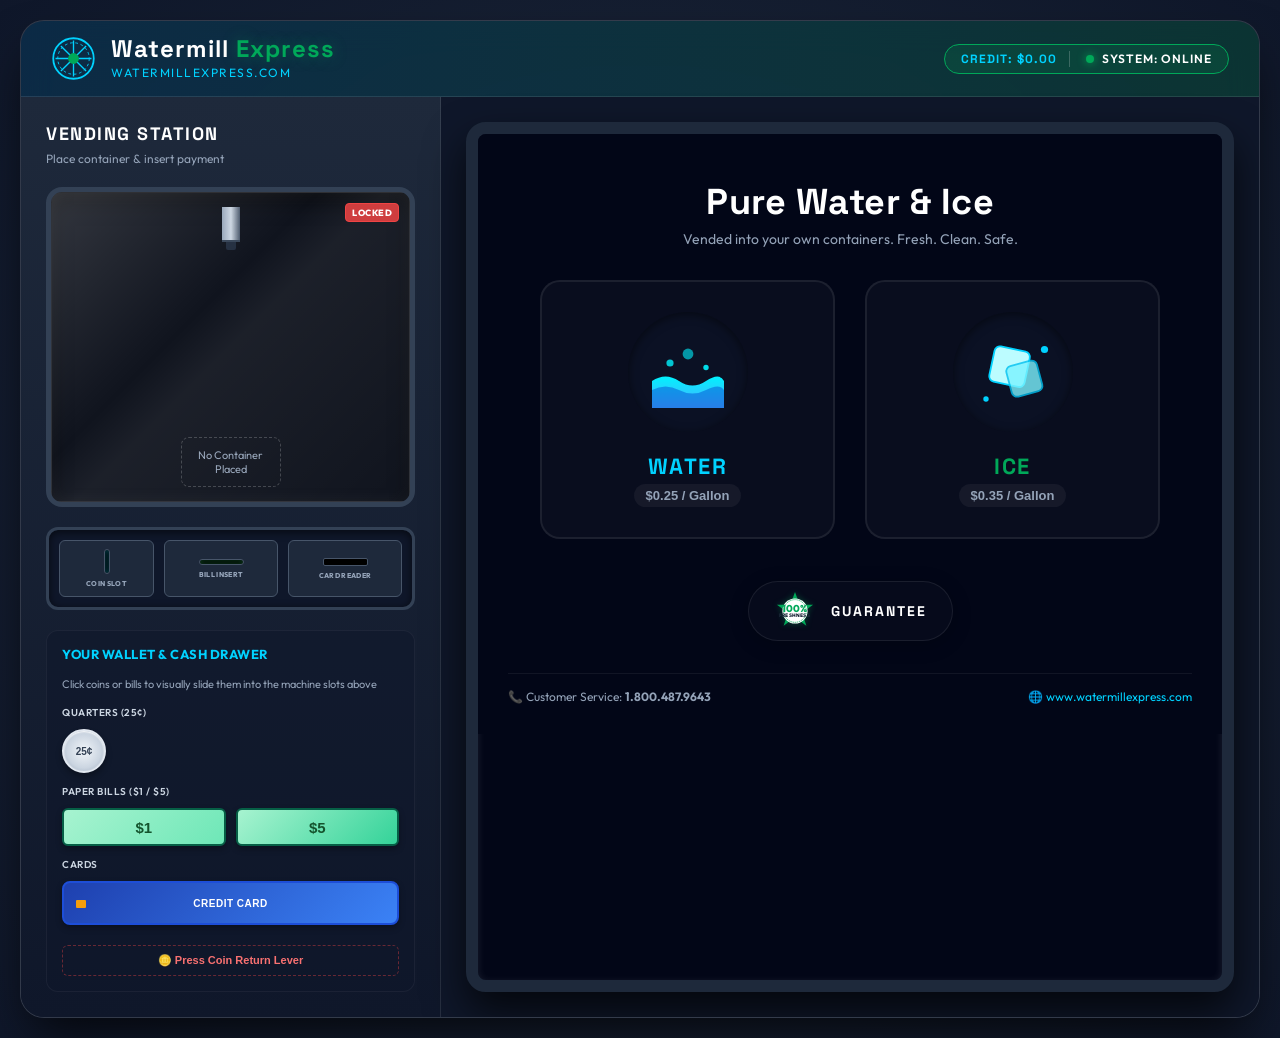
==== commit 2bf10d58: "Fix vending animation stuck at 0% and enable cash insertion on any page with persistent credit displ" ====
--- a/index.html
+++ b/index.html
@@ -28,6 +28,7 @@
                 </div>
             </div>
             <div class="header-status">
+                <div class="header-credit" id="header-credit-display">CREDIT: $0.00</div>
                 <span class="system-ok-pulse"></span> SYSTEM: ONLINE
             </div>
         </header>
@@ -73,40 +74,67 @@
                         </div>
                     </div>
 
-                    <!-- Physical Inputs: Coins / Bills / Card Swipe -->
+                    <!-- Physical Slots on Cabinet -->
+                    <div class="physical-slots-panel">
+                        <!-- Coin slot slot -->
+                        <div class="physical-slot coin-slot" id="slot-coin">
+                            <div class="slot-opening-vertical"></div>
+                            <span class="slot-text">COIN SLOT</span>
+                        </div>
+                        <!-- Bill acceptor slot -->
+                        <div class="physical-slot bill-slot" id="slot-bill">
+                            <div class="slot-opening-horizontal"></div>
+                            <span class="slot-text">BILL INSERT</span>
+                        </div>
+                        <!-- Card swipe slot -->
+                        <div class="physical-slot card-slot" id="slot-card">
+                            <div class="slot-opening-card"></div>
+                            <span class="slot-text">CARD READER</span>
+                        </div>
+                    </div>
+
+                    <!-- Physical Inputs: Coins / Bills / Card Swipe (User's Wallet Panel) -->
                     <div class="payment-hardware">
-                        <h3>Simulated Cash & Card Inputs</h3>
-                        <p class="hardware-hint">Click below to simulate inserting currency or swiping your card</p>
+                        <h3>Your Wallet & Cash Drawer</h3>
+                        <p class="hardware-hint">Click coins or bills to visually slide them into the machine slots above</p>
                         
-                        <div class="coin-acceptor">
-                            <span class="hardware-label">COIN SLOT (Quarters Only)</span>
-                            <button class="hardware-btn coin-btn" id="btn-insert-quarter" title="Insert $0.25">
-                                <span class="coin-icon">25¢</span> Quarter ($0.25)
-                            </button>
-                        </div>
-                        
-                        <div class="bill-acceptor">
-                            <span class="hardware-label">BILL ACCEPTOR ($1.00 & $5.00)</span>
-                            <div class="bill-row">
-                                <button class="hardware-btn bill-btn" id="btn-insert-dollar1" title="Insert $1.00">
-                                    <span class="bill-icon">$1</span> $1.00 Bill
+                        <div class="wallet-contents">
+                            <!-- Quarters -->
+                            <div class="wallet-section">
+                                <span class="hardware-label">QUARTERS (25¢)</span>
+                                <div class="coin-stack">
+                                    <button class="wallet-coin-btn" id="btn-insert-quarter" title="Insert Quarter ($0.25)">
+                                        <span class="coin-emboss">25¢</span>
+                                    </button>
+                                </div>
+                            </div>
+                            
+                            <!-- Paper Bills -->
+                            <div class="wallet-section">
+                                <span class="hardware-label">PAPER BILLS ($1 / $5)</span>
+                                <div class="bill-stack">
+                                    <button class="wallet-bill-btn bill-one" id="btn-insert-dollar1" title="Insert $1.00 Bill">
+                                        <span class="bill-label">$1</span>
+                                    </button>
+                                    <button class="wallet-bill-btn bill-five" id="btn-insert-dollar5" title="Insert $5.00 Bill">
+                                        <span class="bill-label">$5</span>
+                                    </button>
+                                </div>
+                            </div>
+
+                            <!-- Cards -->
+                            <div class="wallet-section">
+                                <span class="hardware-label">CARDS</span>
+                                <button class="wallet-card-btn" id="btn-swipe-card" title="Swipe Card">
+                                    <span class="card-logo">CREDIT CARD</span>
+                                    <span class="card-chip"></span>
                                 </button>
-                                <button class="hardware-btn bill-btn" id="btn-insert-dollar5" title="Insert $5.00">
-                                    <span class="bill-icon">$5</span> $5.00 Bill
-                                </button>
-                            </div>
-                        </div>
-
-                        <div class="card-reader">
-                            <span class="hardware-label">CREDIT / DEBIT READER</span>
-                            <button class="hardware-btn card-btn" id="btn-swipe-card">
-                                <span class="card-icon">💳</span> Swipe Debit/Credit Card
-                            </button>
+                            </div>
                         </div>
 
                         <div class="refund-lever-container">
                             <button class="refund-btn" id="btn-refund">
-                                🪙 Return Inserted Cash
+                                🪙 Press Coin Return Lever
                             </button>
                         </div>
                     </div>
@@ -218,78 +246,9 @@
                                     </div>
                                 </div>
 
-                                <!-- Container Catalog (Menu) -->
-                                <div class="container-catalog-grid">
-                                    <!-- 5 Gallon -->
-                                    <button class="container-card" data-size="5" data-spigot="false">
-                                        <div class="container-visual-wrapper">
-                                            <svg viewBox="0 0 100 120" class="bottle-svg size-5g">
-                                                <path d="M40,20 L60,20 L60,30 L75,40 L75,100 Q75,108 67,108 L33,108 Q25,108 25,100 L25,40 L40,30 Z" fill="var(--color-bottle-blue)" stroke="#00a8ff" stroke-width="2" />
-                                                <rect x="44" y="10" width="12" height="10" fill="var(--color-primary-blue)" rx="2"/>
-                                                <!-- Grips/Ridges -->
-                                                <line x1="30" y1="55" x2="70" y2="55" stroke="#ffffff" stroke-width="2" opacity="0.4" />
-                                                <line x1="30" y1="70" x2="70" y2="70" stroke="#ffffff" stroke-width="2" opacity="0.4" />
-                                                <line x1="30" y1="85" x2="70" y2="85" stroke="#ffffff" stroke-width="2" opacity="0.4" />
-                                            </svg>
-                                        </div>
-                                        <div class="container-info">
-                                            <h4>5 Gallon Bottle</h4>
-                                            <span class="price-badge" id="price-5g">$1.25</span>
-                                        </div>
-                                    </button>
-
-                                    <!-- 5 Gallon w/ Spigot -->
-                                    <button class="container-card" data-size="5" data-spigot="true">
-                                        <div class="container-visual-wrapper">
-                                            <svg viewBox="0 0 100 120" class="bottle-svg size-5gs">
-                                                <path d="M40,20 L60,20 L60,30 L75,40 L75,100 Q75,108 67,108 L33,108 Q25,108 25,100 L25,40 L40,30 Z" fill="var(--color-bottle-blue)" stroke="#00a8ff" stroke-width="2" />
-                                                <rect x="44" y="10" width="12" height="10" fill="var(--color-primary-blue)" rx="2"/>
-                                                <!-- Ridges -->
-                                                <line x1="30" y1="55" x2="70" y2="55" stroke="#ffffff" stroke-width="2" opacity="0.4" />
-                                                <line x1="30" y1="70" x2="70" y2="70" stroke="#ffffff" stroke-width="2" opacity="0.4" />
-                                                <line x1="30" y1="85" x2="70" y2="85" stroke="#ffffff" stroke-width="2" opacity="0.4" />
-                                                <!-- Spigot (Vòi) -->
-                                                <path d="M25,95 L15,95 L15,90 L10,90 L10,100 L15,100 L15,97 L25,97 Z" fill="#cccccc" stroke="#666666" stroke-width="1"/>
-                                            </svg>
-                                        </div>
-                                        <div class="container-info">
-                                            <h4>5 Gallon w/ Spigot</h4>
-                                            <span class="price-badge" id="price-5g-spigot">$1.25</span>
-                                        </div>
-                                    </button>
-
-                                    <!-- 3 Gallon -->
-                                    <button class="container-card" data-size="3" data-spigot="false">
-                                        <div class="container-visual-wrapper">
-                                            <svg viewBox="0 0 100 120" class="bottle-svg size-3g">
-                                                <path d="M42,30 L58,30 L58,38 L70,48 L70,100 Q70,106 64,106 L36,106 Q30,106 30,100 L30,48 L42,38 Z" fill="var(--color-bottle-blue)" stroke="#00a8ff" stroke-width="2" />
-                                                <rect x="45" y="20" width="10" height="10" fill="var(--color-primary-blue)" rx="2"/>
-                                                <!-- Ridges -->
-                                                <line x1="35" y1="60" x2="65" y2="60" stroke="#ffffff" stroke-width="2" opacity="0.4" />
-                                                <line x1="35" y1="78" x2="65" y2="78" stroke="#ffffff" stroke-width="2" opacity="0.4" />
-                                            </svg>
-                                        </div>
-                                        <div class="container-info">
-                                            <h4>3 Gallon Bottle</h4>
-                                            <span class="price-badge" id="price-3g">$0.75</span>
-                                        </div>
-                                    </button>
-
-                                    <!-- 1 Gallon -->
-                                    <button class="container-card" data-size="1" data-spigot="false">
-                                        <div class="container-visual-wrapper">
-                                            <svg viewBox="0 0 100 120" class="bottle-svg size-1g">
-                                                <path d="M44,45 L56,45 L56,52 L65,60 L65,100 Q65,105 60,105 L40,105 Q35,105 35,100 L35,60 L44,52 Z" fill="var(--color-bottle-blue)" stroke="#00a8ff" stroke-width="2" />
-                                                <rect x="46" y="37" width="8" height="8" fill="var(--color-primary-blue)" rx="1"/>
-                                                <!-- Handle outline -->
-                                                <path d="M57,65 L61,65 L61,85 L57,85 Z" fill="none" stroke="#00a8ff" stroke-width="2" rx="2" />
-                                            </svg>
-                                        </div>
-                                        <div class="container-info">
-                                            <h4>1 Gallon Jug</h4>
-                                            <span class="price-badge" id="price-1g">$0.25</span>
-                                        </div>
-                                    </button>
+                                <!-- Container Catalog (Menu) - Populated dynamically via app.js -->
+                                <div class="container-catalog-grid" id="container-catalog-grid">
+                                    <!-- Dynamic Cards -->
                                 </div>
                             </div>
                         </div>
@@ -297,6 +256,9 @@
                         <!-- ================= SCREEN 3: PAYMENT / ACTIVATION SCREEN ================= -->
                         <div class="screen" id="screen-payment">
                             <div class="screen-content payment-layout">
+                                <!-- Dynamic Brand Poster -->
+                                <div class="brand-poster-card" id="payment-brand-poster"></div>
+
                                 <div class="screen-header">
                                     <button class="back-btn" id="btn-payment-back">← Back</button>
                                     <h2>Payment details</h2>
@@ -345,6 +307,9 @@
                         <!-- ================= SCREEN 4: VENDING & SYSTEM DASHBOARD SCREEN ================= -->
                         <div class="screen" id="screen-vending">
                             <div class="screen-content vending-layout">
+                                <!-- Dynamic Brand Poster -->
+                                <div class="brand-poster-card" id="vending-brand-poster"></div>
+
                                 <div class="vending-status-header">
                                     <h2>Vending in progress...</h2>
                                     <div class="active-dispenser-tag">
@@ -362,8 +327,8 @@
                                 <!-- 12-Step Perfection & Reverse Osmosis animation -->
                                 <div class="perfection-program-panel">
                                     <div class="section-title">
-                                        <span class="step-num">Step 5</span>
-                                        <h3>Reverse Osmosis Filtration (RO)</h3>
+                                        <span class="step-num" id="vending-step-tag">Step 5</span>
+                                        <h3 id="vending-step-title">Reverse Osmosis Filtration (RO)</h3>
                                     </div>
                                     <div class="ro-visualization">
                                         <!-- RO filter canvas particle stream -->
--- a/styles.css
+++ b/styles.css
@@ -99,7 +99,7 @@
 .header-status {
     background: rgba(0, 168, 89, 0.15);
     border: 1px solid var(--color-primary-green);
-    padding: 6px 12px;
+    padding: 6px 16px;
     border-radius: 50px;
     font-size: 12px;
     font-weight: 600;
@@ -107,6 +107,26 @@
     align-items: center;
     gap: 8px;
     letter-spacing: 1px;
+}
+
+.header-credit {
+    font-family: var(--font-heading);
+    color: var(--color-accent-cyan);
+    font-weight: 800;
+    margin-right: 8px;
+    border-right: 1px solid rgba(255, 255, 255, 0.2);
+    padding-right: 12px;
+    transition: all 0.3s ease;
+}
+
+.header-credit.has-credit {
+    text-shadow: 0 0 10px rgba(0, 210, 255, 0.8);
+    animation: creditPulse 1s infinite alternate;
+}
+
+@keyframes creditPulse {
+    0% { color: var(--color-accent-cyan); transform: scale(1); }
+    100% { color: #ffffff; transform: scale(1.03); }
 }
 
 .system-ok-pulse {
@@ -1381,3 +1401,273 @@
 .restart-btn {
     max-width: 300px;
 }
+
+/* Dynamic Brand Poster Banners */
+.brand-poster-card {
+    width: 100%;
+    border-radius: 12px;
+    padding: 18px 20px;
+    margin-bottom: 20px;
+    display: flex;
+    justify-content: center;
+    align-items: center;
+    box-shadow: 0 4px 15px rgba(0, 0, 0, 0.4);
+    transition: all 0.3s ease;
+}
+
+.poster-water {
+    background: linear-gradient(135deg, #012b55 0%, #0176b5 100%);
+    border: 1px solid rgba(0, 210, 255, 0.3);
+    color: #ffffff;
+    text-shadow: 0 0 10px rgba(0, 210, 255, 0.6);
+    position: relative;
+    overflow: hidden;
+}
+
+.poster-water::before {
+    content: "The WATER is Better Here!";
+    font-family: var(--font-heading);
+    font-size: 20px;
+    font-weight: 800;
+    letter-spacing: 1.5px;
+    text-transform: uppercase;
+    z-index: 1;
+}
+
+.poster-ice {
+    background: linear-gradient(135deg, #082f49 0%, #0369a1 100%);
+    border: 2px solid #00d2ff;
+    color: #ffffff;
+    box-shadow: 0 0 15px rgba(0, 210, 255, 0.4);
+    position: relative;
+    overflow: hidden;
+}
+
+.poster-ice::before {
+    content: "❄️ Pure ICE ❄️";
+    font-family: var(--font-heading);
+    font-size: 22px;
+    font-weight: 800;
+    letter-spacing: 2.5px;
+    text-transform: uppercase;
+    z-index: 1;
+}
+
+/* Custom interactive styling for the physical dispenser bay containers */
+.bottle-kiosk-svg {
+    filter: drop-shadow(0 4px 10px rgba(0, 0, 0, 0.5));
+    transition: all 0.3s ease;
+}
+
+/* Cabinet Slots Panel */
+.physical-slots-panel {
+    background: #0f172a;
+    border: 3px solid #334155;
+    border-radius: 12px;
+    padding: 10px;
+    display: grid;
+    grid-template-columns: 1fr 1.2fr 1.2fr;
+    gap: 10px;
+    box-shadow: inset 0 2px 8px rgba(0,0,0,0.6);
+}
+
+.physical-slot {
+    display: flex;
+    flex-direction: column;
+    align-items: center;
+    justify-content: center;
+    gap: 5px;
+    background: #1e293b;
+    border: 1px solid #475569;
+    border-radius: 6px;
+    padding: 8px 3px;
+    position: relative;
+}
+
+.slot-opening-vertical {
+    width: 6px;
+    height: 25px;
+    background: #000000;
+    border-radius: 20px;
+    box-shadow: inset 0 0 5px rgba(0,210,255,0.3);
+    border: 1px solid #475569;
+}
+
+.slot-opening-horizontal {
+    width: 45px;
+    height: 6px;
+    background: #000000;
+    border-radius: 20px;
+    box-shadow: inset 0 0 5px rgba(34,197,94,0.3);
+    border: 1px solid #475569;
+}
+
+.slot-opening-card {
+    width: 45px;
+    height: 8px;
+    background: #000000;
+    border-radius: 2px;
+    border: 1px solid #475569;
+}
+
+.slot-text {
+    font-size: 7px;
+    font-weight: 800;
+    color: var(--color-text-sub);
+    letter-spacing: 0.3px;
+}
+
+/* User Wallet Panel Details */
+.wallet-contents {
+    display: flex;
+    flex-direction: column;
+    gap: 12px;
+}
+
+.wallet-section {
+    display: flex;
+    flex-direction: column;
+    gap: 5px;
+}
+
+.coin-stack, .bill-stack {
+    display: flex;
+    gap: 10px;
+    align-items: center;
+}
+
+.wallet-coin-btn {
+    width: 44px;
+    height: 44px;
+    border-radius: 50%;
+    background: radial-gradient(circle, #f1f5f9 0%, #cbd5e1 60%, #94a3b8 100%);
+    border: 2px solid #e2e8f0;
+    color: #334155;
+    font-weight: 800;
+    font-size: 10px;
+    box-shadow: 0 4px 6px rgba(0,0,0,0.3), inset 0 1px 2px #ffffff;
+    cursor: pointer;
+    display: flex;
+    justify-content: center;
+    align-items: center;
+    transition: all 0.2s ease;
+    outline: none;
+}
+
+.wallet-coin-btn:hover {
+    transform: scale(1.08) rotate(15deg);
+    box-shadow: 0 6px 10px rgba(0,0,0,0.4), inset 0 1px 2px #ffffff;
+}
+
+.wallet-coin-btn:active {
+    transform: scale(0.95);
+}
+
+.wallet-bill-btn {
+    flex: 1;
+    height: 38px;
+    border-radius: 6px;
+    font-weight: bold;
+    color: #14532d;
+    font-size: 15px;
+    display: flex;
+    justify-content: center;
+    align-items: center;
+    box-shadow: 0 3px 6px rgba(0,0,0,0.3);
+    cursor: pointer;
+    border: 2px solid #065f46;
+    transition: all 0.2s ease;
+    outline: none;
+}
+
+.bill-one {
+    background: linear-gradient(135deg, #a7f3d0 0%, #6ee7b7 100%);
+}
+
+.bill-five {
+    background: linear-gradient(135deg, #a7f3d0 0%, #34d399 100%);
+}
+
+.wallet-bill-btn:hover {
+    transform: translateY(-2px);
+    box-shadow: 0 5px 10px rgba(0,0,0,0.4);
+}
+
+.wallet-bill-btn:active {
+    transform: translateY(1px);
+}
+
+.wallet-card-btn {
+    width: 100%;
+    height: 44px;
+    background: linear-gradient(135deg, #1e40af 0%, #3b82f6 100%);
+    border: 2px solid #1d4ed8;
+    border-radius: 8px;
+    color: white;
+    font-weight: 800;
+    font-size: 10px;
+    letter-spacing: 0.5px;
+    position: relative;
+    cursor: pointer;
+    box-shadow: 0 3px 6px rgba(0,0,0,0.3);
+    display: flex;
+    justify-content: center;
+    align-items: center;
+    transition: all 0.2s ease;
+    outline: none;
+}
+
+.wallet-card-btn:hover {
+    transform: translateY(-2px);
+    box-shadow: 0 5px 12px rgba(59, 130, 246, 0.4);
+}
+
+.wallet-card-btn:active {
+    transform: translateY(1px);
+}
+
+.card-chip {
+    position: absolute;
+    left: 12px;
+    top: 17px;
+    width: 10px;
+    height: 8px;
+    background: #f59e0b;
+    border-radius: 1px;
+}
+
+/* Flying Currency Particles */
+.moving-coin-particle, .moving-bill-particle, .moving-card-particle {
+    position: absolute;
+    z-index: 9999;
+    pointer-events: none;
+    transition: transform 0.6s cubic-bezier(0.25, 1, 0.5, 1), opacity 0.6s ease;
+    display: flex;
+    justify-content: center;
+    align-items: center;
+    font-weight: bold;
+    color: white;
+}
+
+.moving-coin-particle {
+    background: radial-gradient(circle, #cbd5e1 0%, #64748b 100%);
+    border: 2px solid #94a3b8;
+    border-radius: 50%;
+    box-shadow: 0 4px 10px rgba(0,0,0,0.3);
+}
+
+.moving-bill-particle {
+    background: #059669;
+    border: 2px solid #10b981;
+    border-radius: 4px;
+    box-shadow: 0 4px 10px rgba(0,0,0,0.3);
+}
+
+.moving-card-particle {
+    background: #0284c7;
+    border: 2px solid #0ea5e9;
+    border-radius: 4px;
+    box-shadow: 0 4px 10px rgba(0,0,0,0.3);
+}
+
+
